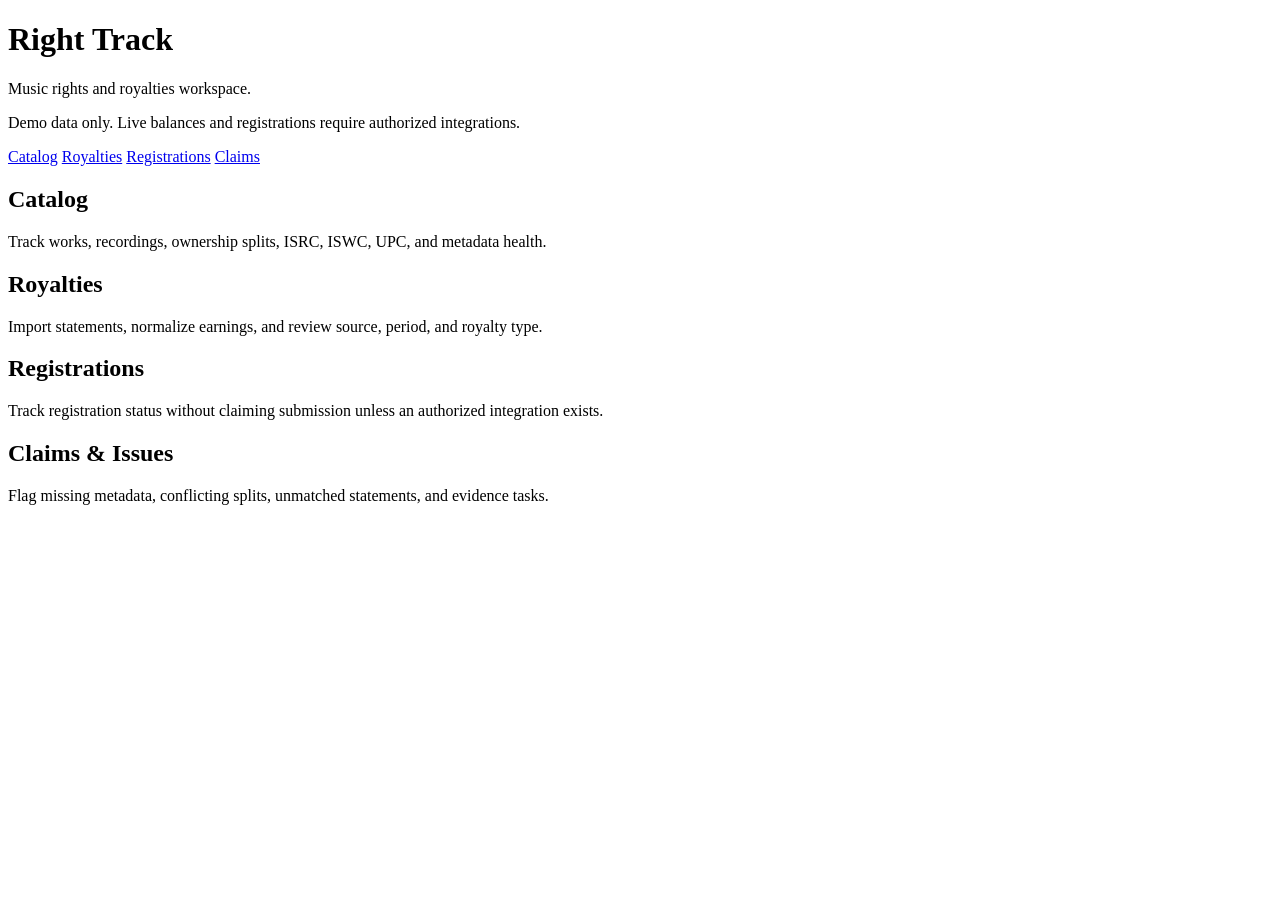
==== apps/right-track/index.html @ 7a9ae54b "Add Right Track MVP shell" ====
<!doctype html><html><head><meta charset="utf-8"><meta name="viewport" content="width=device-width,initial-scale=1"><title>Right Track</title></head><body><main><h1>Right Track</h1><p>Music rights and royalties workspace.</p><p>Demo data only. Live balances and registrations require authorized integrations.</p><nav><a href="#catalog">Catalog</a> <a href="#royalties">Royalties</a> <a href="#registrations">Registrations</a> <a href="#claims">Claims</a></nav><section id="catalog"><h2>Catalog</h2><p>Track works, recordings, ownership splits, ISRC, ISWC, UPC, and metadata health.</p></section><section id="royalties"><h2>Royalties</h2><p>Import statements, normalize earnings, and review source, period, and royalty type.</p></section><section id="registrations"><h2>Registrations</h2><p>Track registration status without claiming submission unless an authorized integration exists.</p></section><section id="claims"><h2>Claims & Issues</h2><p>Flag missing metadata, conflicting splits, unmatched statements, and evidence tasks.</p></section></main></body></html>
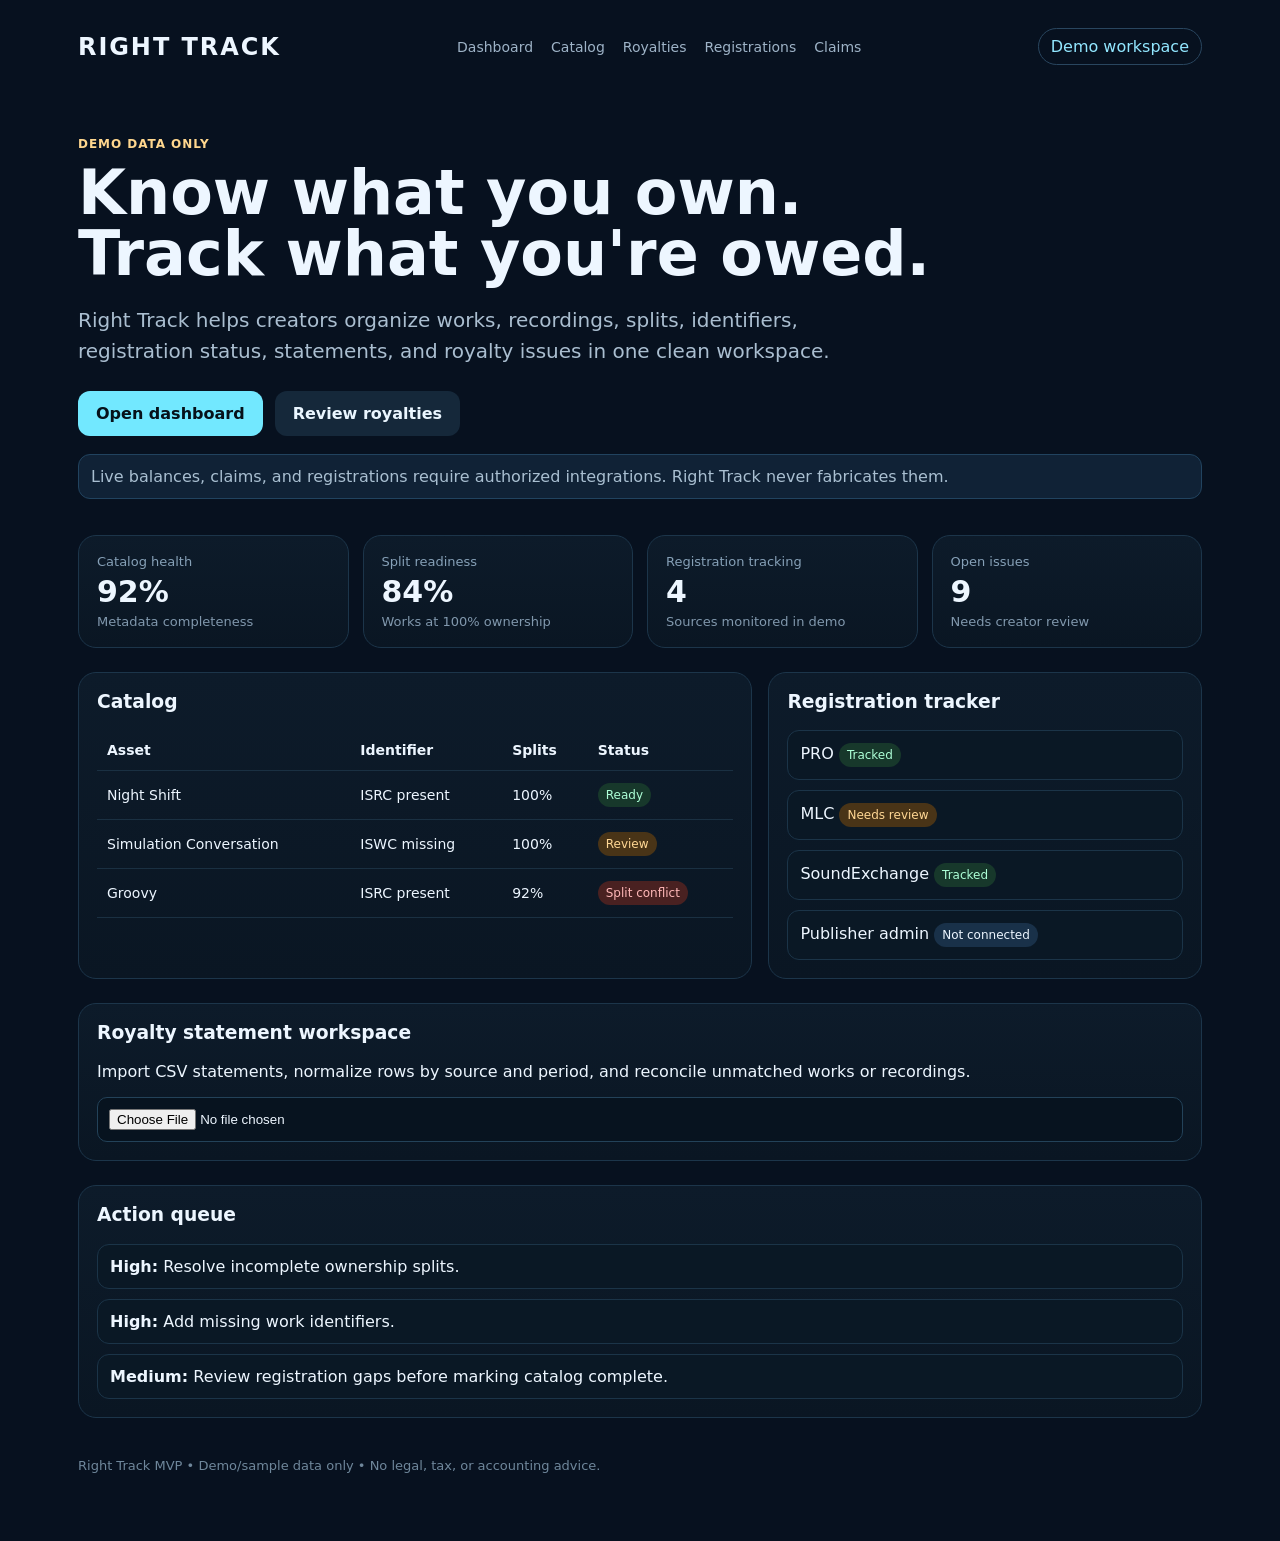
==== commit 4c12fde0: "Polish Right Track launch UI" ====
--- a/apps/right-track/index.html
+++ b/apps/right-track/index.html
@@ -1 +1 @@
-<!doctype html><html><head><meta charset="utf-8"><meta name="viewport" content="width=device-width,initial-scale=1"><title>Right Track</title></head><body><main><h1>Right Track</h1><p>Music rights and royalties workspace.</p><p>Demo data only. Live balances and registrations require authorized integrations.</p><nav><a href="#catalog">Catalog</a> <a href="#royalties">Royalties</a> <a href="#registrations">Registrations</a> <a href="#claims">Claims</a></nav><section id="catalog"><h2>Catalog</h2><p>Track works, recordings, ownership splits, ISRC, ISWC, UPC, and metadata health.</p></section><section id="royalties"><h2>Royalties</h2><p>Import statements, normalize earnings, and review source, period, and royalty type.</p></section><section id="registrations"><h2>Registrations</h2><p>Track registration status without claiming submission unless an authorized integration exists.</p></section><section id="claims"><h2>Claims & Issues</h2><p>Flag missing metadata, conflicting splits, unmatched statements, and evidence tasks.</p></section></main></body></html>+<!doctype html><html><head><meta charset="utf-8"><meta name="viewport" content="width=device-width,initial-scale=1"><title>Right Track — Royalties OS</title><link rel="stylesheet" href="styles.css"></head><body><div class="shell"><header class="top"><div class="brand">RIGHT TRACK</div><nav class="nav"><a href="#dashboard">Dashboard</a><a href="#catalog">Catalog</a><a href="#royalties">Royalties</a><a href="#registrations">Registrations</a><a href="#claims">Claims</a></nav><div class="badge">Demo workspace</div></header><section class="hero"><div class="eyebrow">DEMO DATA ONLY</div><h1>Know what you own. Track what you're owed.</h1><p>Right Track helps creators organize works, recordings, splits, identifiers, registration status, statements, and royalty issues in one clean workspace.</p><div class="actions"><a class="btn" href="#dashboard">Open dashboard</a><a class="btn secondary" href="#royalties">Review royalties</a></div><div class="notice">Live balances, claims, and registrations require authorized integrations. Right Track never fabricates them.</div></section><section id="dashboard" class="grid"><div class="card"><div class="label">Catalog health</div><div class="metric">92%</div><div class="muted">Metadata completeness</div></div><div class="card"><div class="label">Split readiness</div><div class="metric">84%</div><div class="muted">Works at 100% ownership</div></div><div class="card"><div class="label">Registration tracking</div><div class="metric">4</div><div class="muted">Sources monitored in demo</div></div><div class="card"><div class="label">Open issues</div><div class="metric">9</div><div class="muted">Needs creator review</div></div></section><section id="catalog" class="section two"><div class="card"><h3>Catalog</h3><table class="table"><tr><th>Asset</th><th>Identifier</th><th>Splits</th><th>Status</th></tr><tr><td>Night Shift</td><td>ISRC present</td><td>100%</td><td><span class="status good">Ready</span></td></tr><tr><td>Simulation Conversation</td><td>ISWC missing</td><td>100%</td><td><span class="status warn">Review</span></td></tr><tr><td>Groovy</td><td>ISRC present</td><td>92%</td><td><span class="status danger">Split conflict</span></td></tr></table></div><div id="registrations" class="card"><h3>Registration tracker</h3><div class="list"><div class="item">PRO <span class="status good">Tracked</span></div><div class="item">MLC <span class="status warn">Needs review</span></div><div class="item">SoundExchange <span class="status good">Tracked</span></div><div class="item">Publisher admin <span class="status">Not connected</span></div></div></div></section><section id="royalties" class="section card"><h3>Royalty statement workspace</h3><p>Import CSV statements, normalize rows by source and period, and reconcile unmatched works or recordings.</p><div class="toolbar"><input class="input" type="file" accept=".csv"></div></section><section id="claims" class="section card"><h3>Action queue</h3><div class="list"><div class="item"><b>High:</b> Resolve incomplete ownership splits.</div><div class="item"><b>High:</b> Add missing work identifiers.</div><div class="item"><b>Medium:</b> Review registration gaps before marking catalog complete.</div></div></section><footer class="footer">Right Track MVP • Demo/sample data only • No legal, tax, or accounting advice.</footer></div><script src="app.js"></script></body></html>
--- a/apps/right-track/styles.css
+++ b/apps/right-track/styles.css
@@ -0,0 +1 @@
+*{box-sizing:border-box}body{margin:0;font-family:Inter,ui-sans-serif,system-ui,-apple-system,BlinkMacSystemFont,"Segoe UI",sans-serif;background:#07111f;color:#edf6ff}a{color:inherit;text-decoration:none}.shell{max-width:1180px;margin:auto;padding:28px}.top{display:flex;align-items:center;justify-content:space-between;gap:20px}.brand{font-size:24px;font-weight:900;letter-spacing:.08em}.nav{display:flex;gap:18px;color:#9eb3c7;font-size:14px}.badge{border:1px solid #29465f;border-radius:999px;padding:8px 12px;color:#92e7ff}.hero{padding:72px 0 36px}.eyebrow{color:#ffd78e;font-size:12px;font-weight:800;letter-spacing:.08em}.hero h1{font-size:62px;line-height:.98;max-width:900px;margin:12px 0 18px}.hero p{font-size:20px;color:#aabed0;max-width:780px;line-height:1.55}.actions{display:flex;gap:12px;margin-top:24px}.btn{border:0;border-radius:12px;padding:13px 18px;font-weight:800;cursor:pointer;background:#72e8ff;color:#06111a}.btn.secondary{background:#15283a;color:#eaf6ff}.grid{display:grid;grid-template-columns:repeat(4,1fr);gap:14px}.card{background:linear-gradient(180deg,#0d1b2a,#0a1623);border:1px solid #1c354a;border-radius:18px;padding:18px}.label{color:#86a0b7;font-size:13px}.metric{font-size:30px;font-weight:900;margin:5px 0}.muted{color:#8198ad;font-size:13px}.section{margin-top:24px}.two{display:grid;grid-template-columns:1.4fr .9fr;gap:16px}.card h2,.card h3{margin-top:0}.table{width:100%;border-collapse:collapse}.table th,.table td{padding:12px 10px;border-bottom:1px solid #1a3042;text-align:left;font-size:14px}.status{display:inline-block;border-radius:999px;padding:5px 8px;background:#193149;font-size:12px}.good{background:#17382b;color:#adffd7}.warn{background:#493417;color:#ffd794}.danger{background:#492121;color:#ffb8b8}.list{display:grid;gap:10px}.item{padding:12px;border:1px solid #1b3448;border-radius:12px;background:#0a1825}.footer{padding:40px 0;color:#6f879b;font-size:13px}.notice{margin-top:18px;padding:12px;border-radius:12px;background:#102236;border:1px solid #21435f;color:#a9bfd1}.toolbar{display:flex;gap:10px;flex-wrap:wrap}.input{width:100%;background:#07131f;color:#edf6ff;border:1px solid #234259;border-radius:10px;padding:11px}.hidden{display:none}@media(max-width:850px){.grid{grid-template-columns:1fr 1fr}.two{grid-template-columns:1fr}.hero h1{font-size:44px}.nav{display:none}}@media(max-width:520px){.grid{grid-template-columns:1fr}.shell{padding:20px}.hero{padding-top:48px}.hero h1{font-size:38px}}
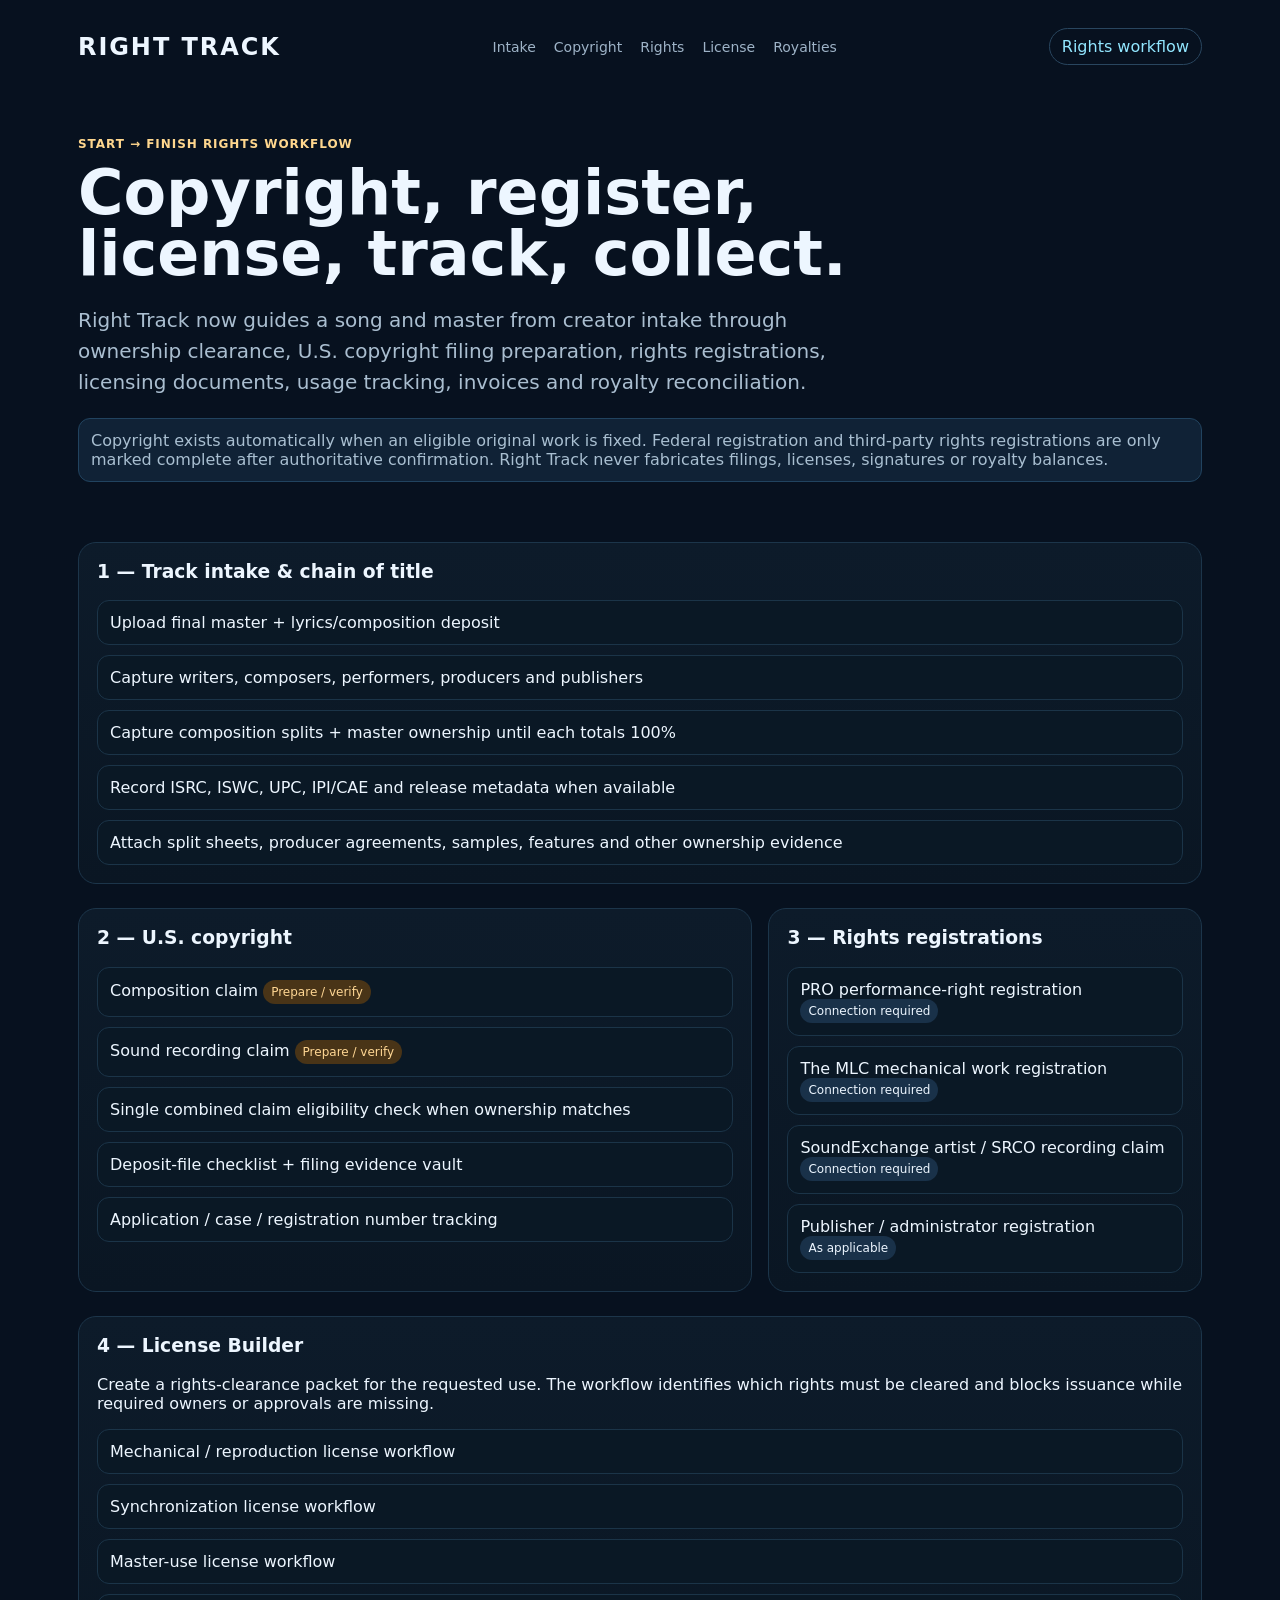
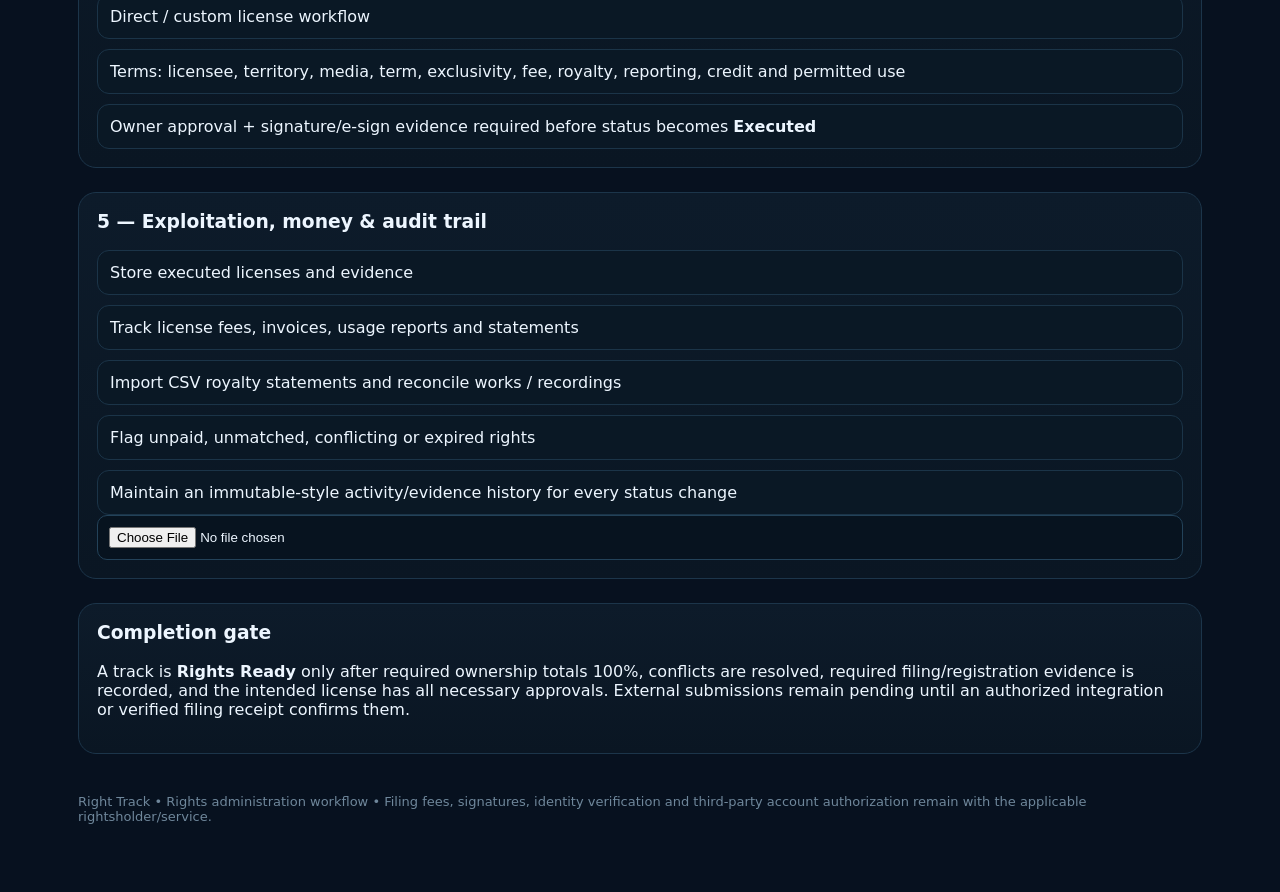
==== commit a3d2ba3b: "Add end-to-end copyright and licensing workflow to Right Track" ====
--- a/apps/right-track/index.html
+++ b/apps/right-track/index.html
@@ -1 +1 @@
-<!doctype html><html><head><meta charset="utf-8"><meta name="viewport" content="width=device-width,initial-scale=1"><title>Right Track — Royalties OS</title><link rel="stylesheet" href="styles.css"></head><body><div class="shell"><header class="top"><div class="brand">RIGHT TRACK</div><nav class="nav"><a href="#dashboard">Dashboard</a><a href="#catalog">Catalog</a><a href="#royalties">Royalties</a><a href="#registrations">Registrations</a><a href="#claims">Claims</a></nav><div class="badge">Demo workspace</div></header><section class="hero"><div class="eyebrow">DEMO DATA ONLY</div><h1>Know what you own. Track what you're owed.</h1><p>Right Track helps creators organize works, recordings, splits, identifiers, registration status, statements, and royalty issues in one clean workspace.</p><div class="actions"><a class="btn" href="#dashboard">Open dashboard</a><a class="btn secondary" href="#royalties">Review royalties</a></div><div class="notice">Live balances, claims, and registrations require authorized integrations. Right Track never fabricates them.</div></section><section id="dashboard" class="grid"><div class="card"><div class="label">Catalog health</div><div class="metric">92%</div><div class="muted">Metadata completeness</div></div><div class="card"><div class="label">Split readiness</div><div class="metric">84%</div><div class="muted">Works at 100% ownership</div></div><div class="card"><div class="label">Registration tracking</div><div class="metric">4</div><div class="muted">Sources monitored in demo</div></div><div class="card"><div class="label">Open issues</div><div class="metric">9</div><div class="muted">Needs creator review</div></div></section><section id="catalog" class="section two"><div class="card"><h3>Catalog</h3><table class="table"><tr><th>Asset</th><th>Identifier</th><th>Splits</th><th>Status</th></tr><tr><td>Night Shift</td><td>ISRC present</td><td>100%</td><td><span class="status good">Ready</span></td></tr><tr><td>Simulation Conversation</td><td>ISWC missing</td><td>100%</td><td><span class="status warn">Review</span></td></tr><tr><td>Groovy</td><td>ISRC present</td><td>92%</td><td><span class="status danger">Split conflict</span></td></tr></table></div><div id="registrations" class="card"><h3>Registration tracker</h3><div class="list"><div class="item">PRO <span class="status good">Tracked</span></div><div class="item">MLC <span class="status warn">Needs review</span></div><div class="item">SoundExchange <span class="status good">Tracked</span></div><div class="item">Publisher admin <span class="status">Not connected</span></div></div></div></section><section id="royalties" class="section card"><h3>Royalty statement workspace</h3><p>Import CSV statements, normalize rows by source and period, and reconcile unmatched works or recordings.</p><div class="toolbar"><input class="input" type="file" accept=".csv"></div></section><section id="claims" class="section card"><h3>Action queue</h3><div class="list"><div class="item"><b>High:</b> Resolve incomplete ownership splits.</div><div class="item"><b>High:</b> Add missing work identifiers.</div><div class="item"><b>Medium:</b> Review registration gaps before marking catalog complete.</div></div></section><footer class="footer">Right Track MVP • Demo/sample data only • No legal, tax, or accounting advice.</footer></div><script src="app.js"></script></body></html>+<!doctype html><html><head><meta charset="utf-8"><meta name="viewport" content="width=device-width,initial-scale=1"><title>Right Track — Copyright & Licensing OS</title><link rel="stylesheet" href="styles.css"></head><body><div class="shell"><header class="top"><div class="brand">RIGHT TRACK</div><nav class="nav"><a href="#intake">Intake</a><a href="#copyright">Copyright</a><a href="#rights">Rights</a><a href="#license">License</a><a href="#royalties">Royalties</a></nav><div class="badge">Rights workflow</div></header><section class="hero"><div class="eyebrow">START → FINISH RIGHTS WORKFLOW</div><h1>Copyright, register, license, track, collect.</h1><p>Right Track now guides a song and master from creator intake through ownership clearance, U.S. copyright filing preparation, rights registrations, licensing documents, usage tracking, invoices and royalty reconciliation.</p><div class="notice">Copyright exists automatically when an eligible original work is fixed. Federal registration and third-party rights registrations are only marked complete after authoritative confirmation. Right Track never fabricates filings, licenses, signatures or royalty balances.</div></section><section id="intake" class="section card"><h3>1 — Track intake & chain of title</h3><div class="list"><div class="item">Upload final master + lyrics/composition deposit</div><div class="item">Capture writers, composers, performers, producers and publishers</div><div class="item">Capture composition splits + master ownership until each totals 100%</div><div class="item">Record ISRC, ISWC, UPC, IPI/CAE and release metadata when available</div><div class="item">Attach split sheets, producer agreements, samples, features and other ownership evidence</div></div></section><section id="copyright" class="section two"><div class="card"><h3>2 — U.S. copyright</h3><div class="list"><div class="item">Composition claim <span class="status warn">Prepare / verify</span></div><div class="item">Sound recording claim <span class="status warn">Prepare / verify</span></div><div class="item">Single combined claim eligibility check when ownership matches</div><div class="item">Deposit-file checklist + filing evidence vault</div><div class="item">Application / case / registration number tracking</div></div></div><div id="rights" class="card"><h3>3 — Rights registrations</h3><div class="list"><div class="item">PRO performance-right registration <span class="status">Connection required</span></div><div class="item">The MLC mechanical work registration <span class="status">Connection required</span></div><div class="item">SoundExchange artist / SRCO recording claim <span class="status">Connection required</span></div><div class="item">Publisher / administrator registration <span class="status">As applicable</span></div></div></div></section><section id="license" class="section card"><h3>4 — License Builder</h3><p>Create a rights-clearance packet for the requested use. The workflow identifies which rights must be cleared and blocks issuance while required owners or approvals are missing.</p><div class="list"><div class="item">Mechanical / reproduction license workflow</div><div class="item">Synchronization license workflow</div><div class="item">Master-use license workflow</div><div class="item">Direct / custom license workflow</div><div class="item">Terms: licensee, territory, media, term, exclusivity, fee, royalty, reporting, credit and permitted use</div><div class="item">Owner approval + signature/e-sign evidence required before status becomes <b>Executed</b></div></div></section><section id="royalties" class="section card"><h3>5 — Exploitation, money & audit trail</h3><div class="list"><div class="item">Store executed licenses and evidence</div><div class="item">Track license fees, invoices, usage reports and statements</div><div class="item">Import CSV royalty statements and reconcile works / recordings</div><div class="item">Flag unpaid, unmatched, conflicting or expired rights</div><div class="item">Maintain an immutable-style activity/evidence history for every status change</div></div><div class="toolbar"><input class="input" type="file" accept=".csv"></div></section><section class="section card"><h3>Completion gate</h3><p>A track is <b>Rights Ready</b> only after required ownership totals 100%, conflicts are resolved, required filing/registration evidence is recorded, and the intended license has all necessary approvals. External submissions remain pending until an authorized integration or verified filing receipt confirms them.</p></section><footer class="footer">Right Track • Rights administration workflow • Filing fees, signatures, identity verification and third-party account authorization remain with the applicable rightsholder/service.</footer></div><script src="app.js"></script></body></html>
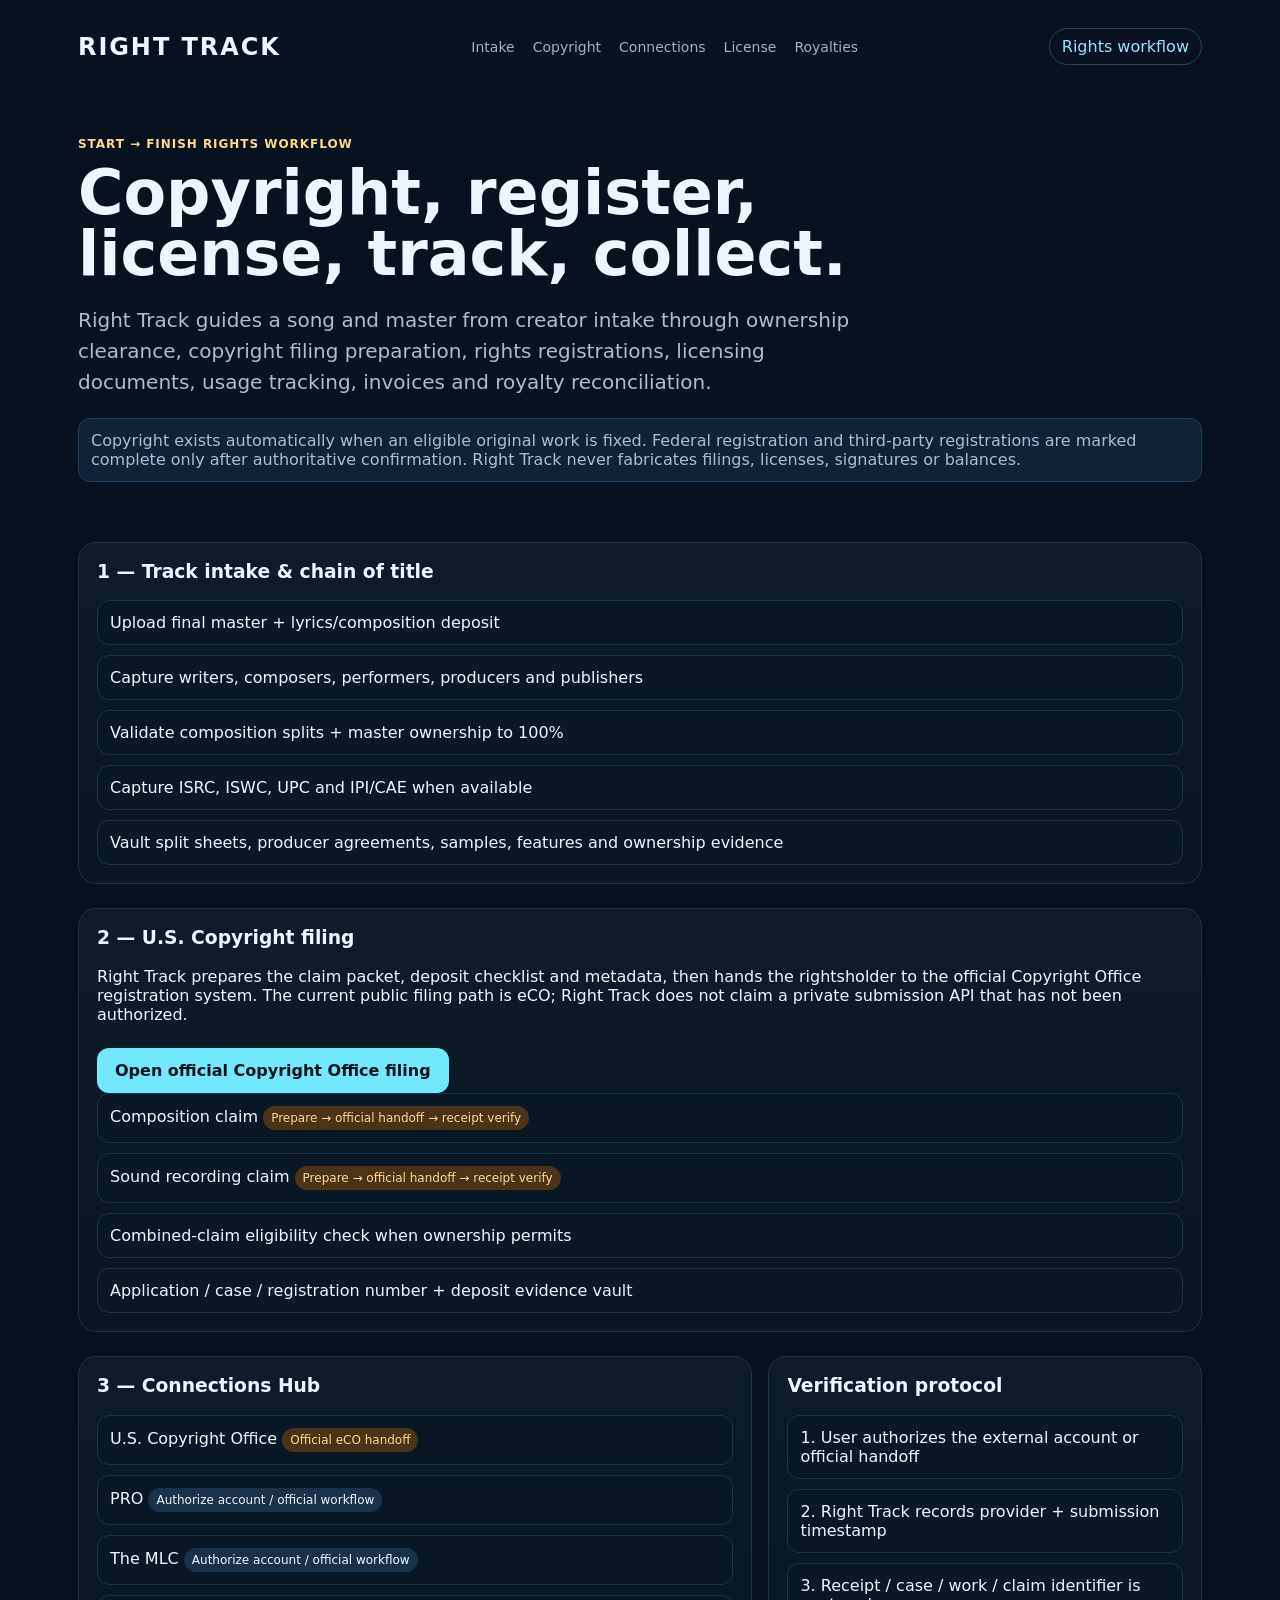
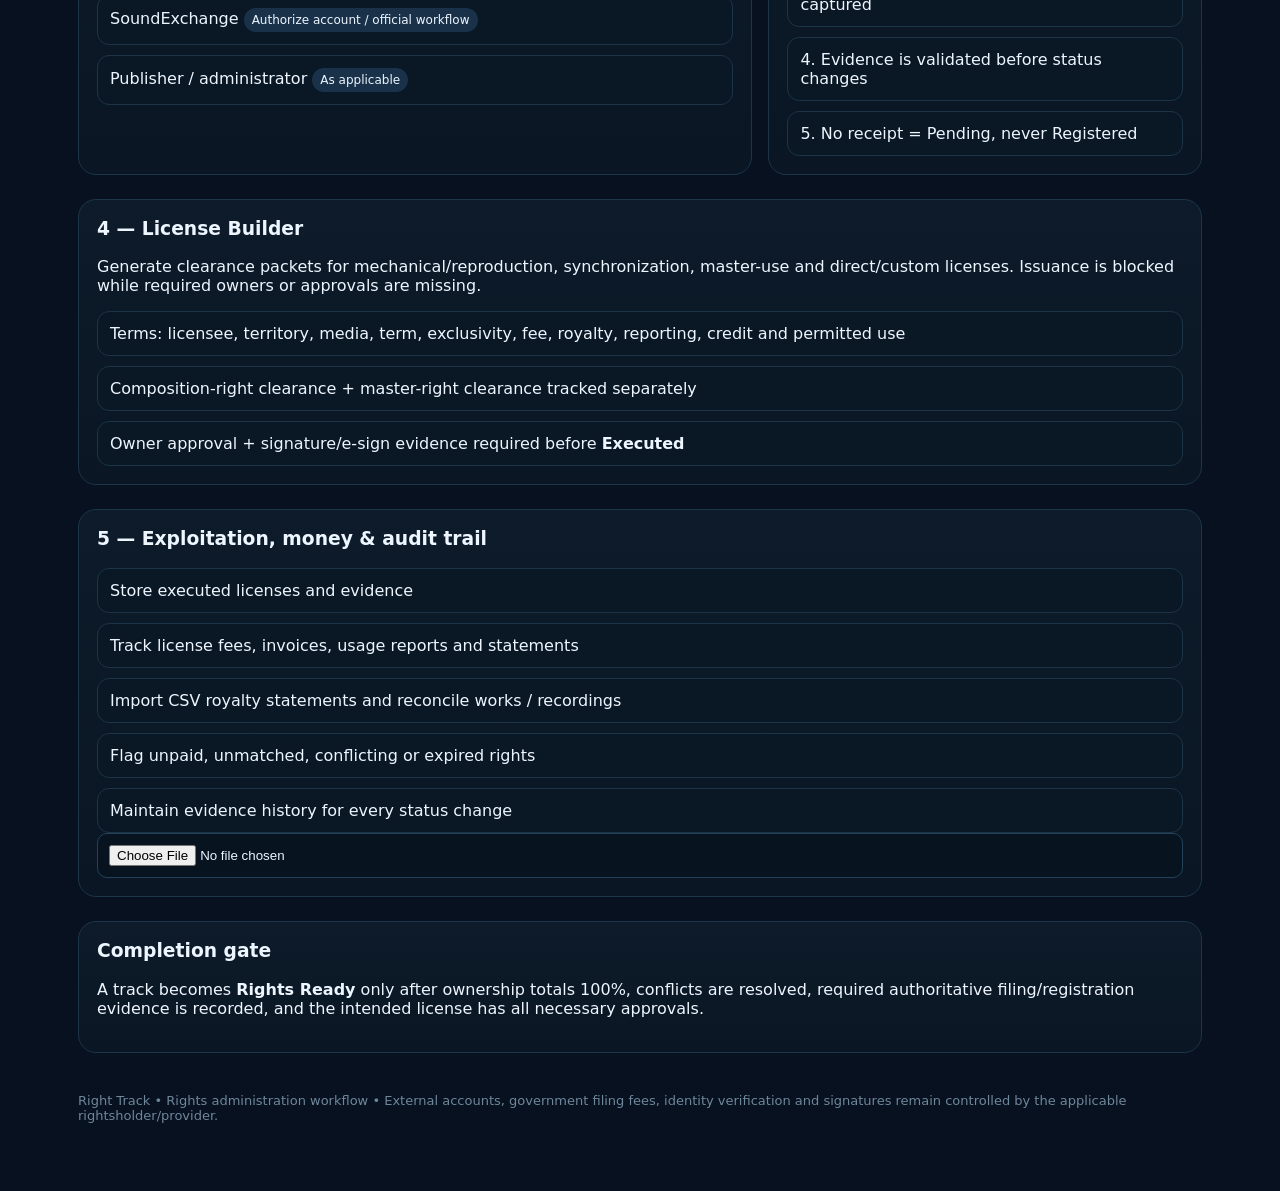
==== commit 6d811aa2: "Add Right Track official connections hub and filing handoffs" ====
--- a/apps/right-track/index.html
+++ b/apps/right-track/index.html
@@ -1 +1 @@
-<!doctype html><html><head><meta charset="utf-8"><meta name="viewport" content="width=device-width,initial-scale=1"><title>Right Track — Copyright & Licensing OS</title><link rel="stylesheet" href="styles.css"></head><body><div class="shell"><header class="top"><div class="brand">RIGHT TRACK</div><nav class="nav"><a href="#intake">Intake</a><a href="#copyright">Copyright</a><a href="#rights">Rights</a><a href="#license">License</a><a href="#royalties">Royalties</a></nav><div class="badge">Rights workflow</div></header><section class="hero"><div class="eyebrow">START → FINISH RIGHTS WORKFLOW</div><h1>Copyright, register, license, track, collect.</h1><p>Right Track now guides a song and master from creator intake through ownership clearance, U.S. copyright filing preparation, rights registrations, licensing documents, usage tracking, invoices and royalty reconciliation.</p><div class="notice">Copyright exists automatically when an eligible original work is fixed. Federal registration and third-party rights registrations are only marked complete after authoritative confirmation. Right Track never fabricates filings, licenses, signatures or royalty balances.</div></section><section id="intake" class="section card"><h3>1 — Track intake & chain of title</h3><div class="list"><div class="item">Upload final master + lyrics/composition deposit</div><div class="item">Capture writers, composers, performers, producers and publishers</div><div class="item">Capture composition splits + master ownership until each totals 100%</div><div class="item">Record ISRC, ISWC, UPC, IPI/CAE and release metadata when available</div><div class="item">Attach split sheets, producer agreements, samples, features and other ownership evidence</div></div></section><section id="copyright" class="section two"><div class="card"><h3>2 — U.S. copyright</h3><div class="list"><div class="item">Composition claim <span class="status warn">Prepare / verify</span></div><div class="item">Sound recording claim <span class="status warn">Prepare / verify</span></div><div class="item">Single combined claim eligibility check when ownership matches</div><div class="item">Deposit-file checklist + filing evidence vault</div><div class="item">Application / case / registration number tracking</div></div></div><div id="rights" class="card"><h3>3 — Rights registrations</h3><div class="list"><div class="item">PRO performance-right registration <span class="status">Connection required</span></div><div class="item">The MLC mechanical work registration <span class="status">Connection required</span></div><div class="item">SoundExchange artist / SRCO recording claim <span class="status">Connection required</span></div><div class="item">Publisher / administrator registration <span class="status">As applicable</span></div></div></div></section><section id="license" class="section card"><h3>4 — License Builder</h3><p>Create a rights-clearance packet for the requested use. The workflow identifies which rights must be cleared and blocks issuance while required owners or approvals are missing.</p><div class="list"><div class="item">Mechanical / reproduction license workflow</div><div class="item">Synchronization license workflow</div><div class="item">Master-use license workflow</div><div class="item">Direct / custom license workflow</div><div class="item">Terms: licensee, territory, media, term, exclusivity, fee, royalty, reporting, credit and permitted use</div><div class="item">Owner approval + signature/e-sign evidence required before status becomes <b>Executed</b></div></div></section><section id="royalties" class="section card"><h3>5 — Exploitation, money & audit trail</h3><div class="list"><div class="item">Store executed licenses and evidence</div><div class="item">Track license fees, invoices, usage reports and statements</div><div class="item">Import CSV royalty statements and reconcile works / recordings</div><div class="item">Flag unpaid, unmatched, conflicting or expired rights</div><div class="item">Maintain an immutable-style activity/evidence history for every status change</div></div><div class="toolbar"><input class="input" type="file" accept=".csv"></div></section><section class="section card"><h3>Completion gate</h3><p>A track is <b>Rights Ready</b> only after required ownership totals 100%, conflicts are resolved, required filing/registration evidence is recorded, and the intended license has all necessary approvals. External submissions remain pending until an authorized integration or verified filing receipt confirms them.</p></section><footer class="footer">Right Track • Rights administration workflow • Filing fees, signatures, identity verification and third-party account authorization remain with the applicable rightsholder/service.</footer></div><script src="app.js"></script></body></html>+<!doctype html><html><head><meta charset="utf-8"><meta name="viewport" content="width=device-width,initial-scale=1"><title>Right Track — Copyright & Licensing OS</title><link rel="stylesheet" href="styles.css"></head><body><div class="shell"><header class="top"><div class="brand">RIGHT TRACK</div><nav class="nav"><a href="#intake">Intake</a><a href="#copyright">Copyright</a><a href="#connections">Connections</a><a href="#license">License</a><a href="#royalties">Royalties</a></nav><div class="badge">Rights workflow</div></header><section class="hero"><div class="eyebrow">START → FINISH RIGHTS WORKFLOW</div><h1>Copyright, register, license, track, collect.</h1><p>Right Track guides a song and master from creator intake through ownership clearance, copyright filing preparation, rights registrations, licensing documents, usage tracking, invoices and royalty reconciliation.</p><div class="notice">Copyright exists automatically when an eligible original work is fixed. Federal registration and third-party registrations are marked complete only after authoritative confirmation. Right Track never fabricates filings, licenses, signatures or balances.</div></section><section id="intake" class="section card"><h3>1 — Track intake & chain of title</h3><div class="list"><div class="item">Upload final master + lyrics/composition deposit</div><div class="item">Capture writers, composers, performers, producers and publishers</div><div class="item">Validate composition splits + master ownership to 100%</div><div class="item">Capture ISRC, ISWC, UPC and IPI/CAE when available</div><div class="item">Vault split sheets, producer agreements, samples, features and ownership evidence</div></div></section><section id="copyright" class="section card"><h3>2 — U.S. Copyright filing</h3><p>Right Track prepares the claim packet, deposit checklist and metadata, then hands the rightsholder to the official Copyright Office registration system. The current public filing path is eCO; Right Track does not claim a private submission API that has not been authorized.</p><div class="actions"><a class="btn" target="_blank" rel="noopener" href="https://copyright.gov/registration/">Open official Copyright Office filing</a></div><div class="list"><div class="item">Composition claim <span class="status warn">Prepare → official handoff → receipt verify</span></div><div class="item">Sound recording claim <span class="status warn">Prepare → official handoff → receipt verify</span></div><div class="item">Combined-claim eligibility check when ownership permits</div><div class="item">Application / case / registration number + deposit evidence vault</div></div></section><section id="connections" class="section two"><div class="card"><h3>3 — Connections Hub</h3><div class="list"><div class="item">U.S. Copyright Office <span class="status warn">Official eCO handoff</span></div><div class="item">PRO <span class="status">Authorize account / official workflow</span></div><div class="item">The MLC <span class="status">Authorize account / official workflow</span></div><div class="item">SoundExchange <span class="status">Authorize account / official workflow</span></div><div class="item">Publisher / administrator <span class="status">As applicable</span></div></div></div><div class="card"><h3>Verification protocol</h3><div class="list"><div class="item">1. User authorizes the external account or official handoff</div><div class="item">2. Right Track records provider + submission timestamp</div><div class="item">3. Receipt / case / work / claim identifier is captured</div><div class="item">4. Evidence is validated before status changes</div><div class="item">5. No receipt = Pending, never Registered</div></div></div></section><section id="license" class="section card"><h3>4 — License Builder</h3><p>Generate clearance packets for mechanical/reproduction, synchronization, master-use and direct/custom licenses. Issuance is blocked while required owners or approvals are missing.</p><div class="list"><div class="item">Terms: licensee, territory, media, term, exclusivity, fee, royalty, reporting, credit and permitted use</div><div class="item">Composition-right clearance + master-right clearance tracked separately</div><div class="item">Owner approval + signature/e-sign evidence required before <b>Executed</b></div></div></section><section id="royalties" class="section card"><h3>5 — Exploitation, money & audit trail</h3><div class="list"><div class="item">Store executed licenses and evidence</div><div class="item">Track license fees, invoices, usage reports and statements</div><div class="item">Import CSV royalty statements and reconcile works / recordings</div><div class="item">Flag unpaid, unmatched, conflicting or expired rights</div><div class="item">Maintain evidence history for every status change</div></div><div class="toolbar"><input class="input" type="file" accept=".csv"></div></section><section class="section card"><h3>Completion gate</h3><p>A track becomes <b>Rights Ready</b> only after ownership totals 100%, conflicts are resolved, required authoritative filing/registration evidence is recorded, and the intended license has all necessary approvals.</p></section><footer class="footer">Right Track • Rights administration workflow • External accounts, government filing fees, identity verification and signatures remain controlled by the applicable rightsholder/provider.</footer></div><script src="app.js"></script></body></html>
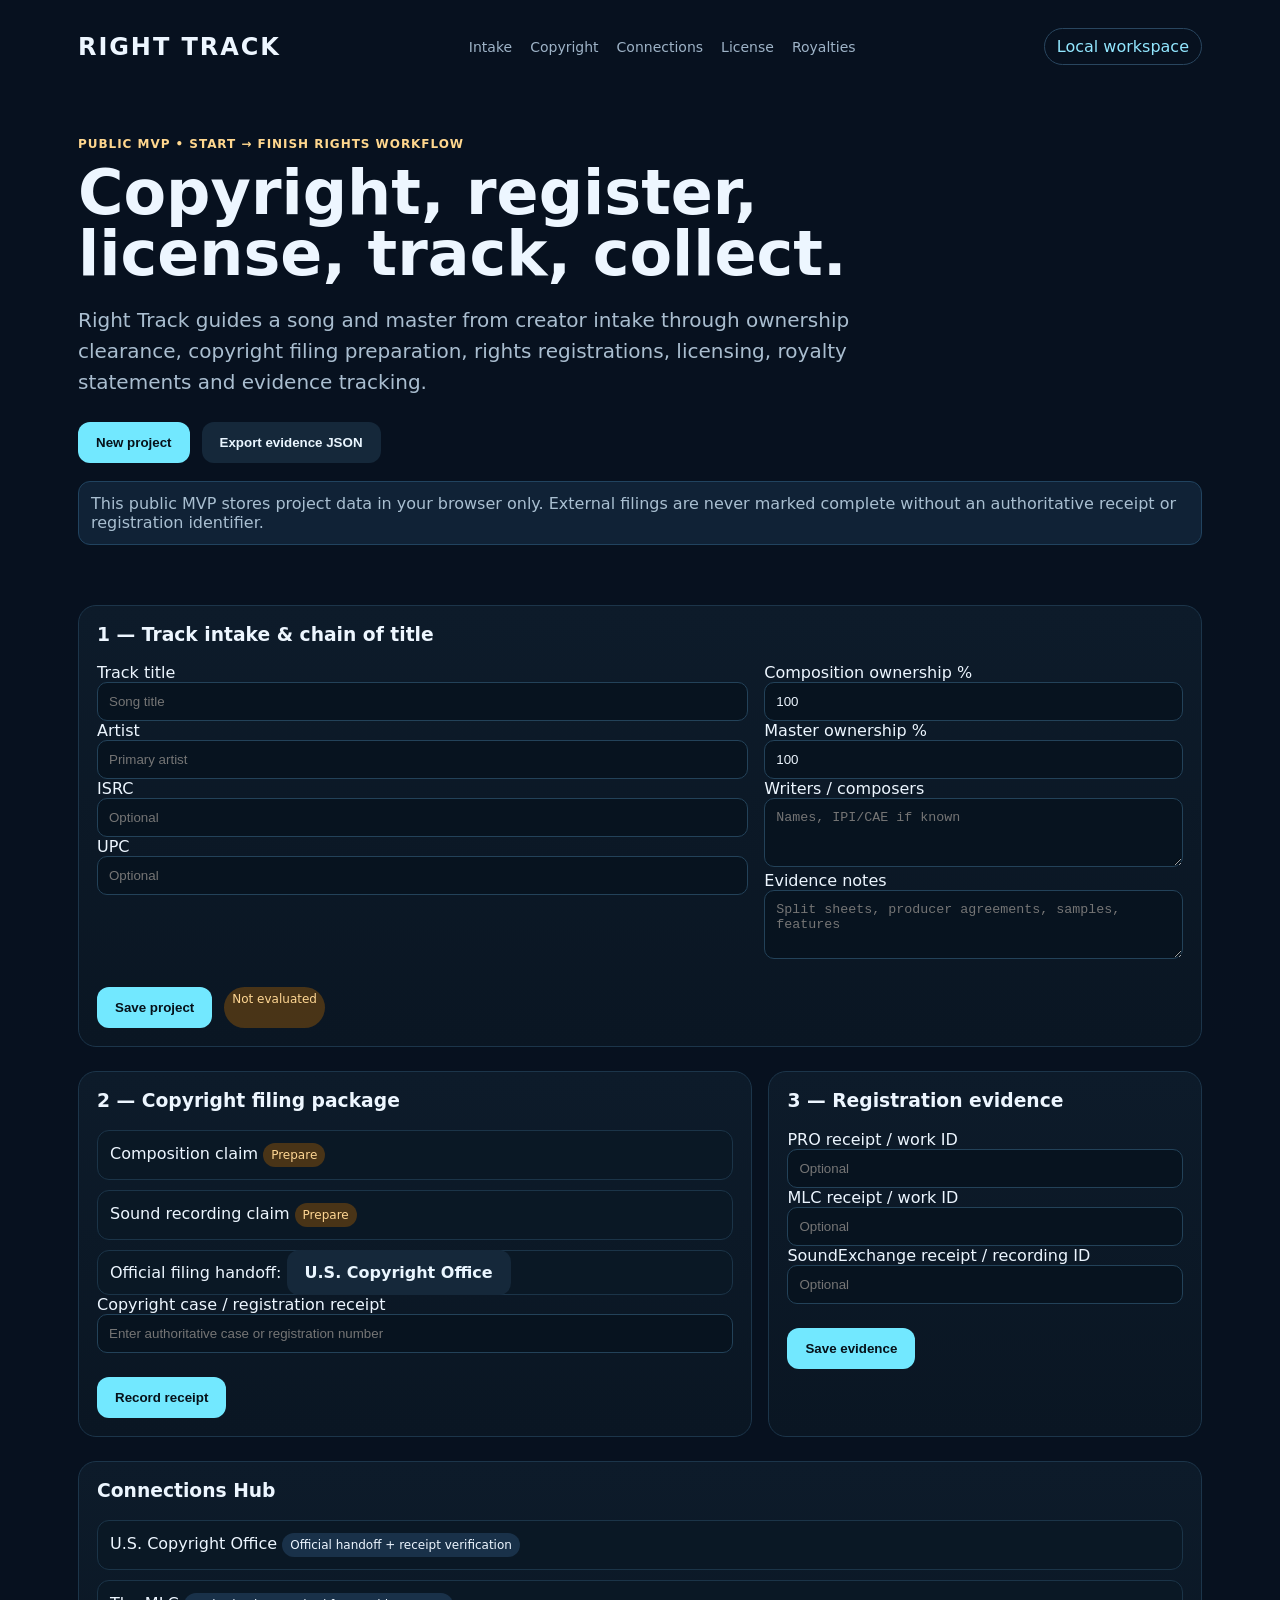
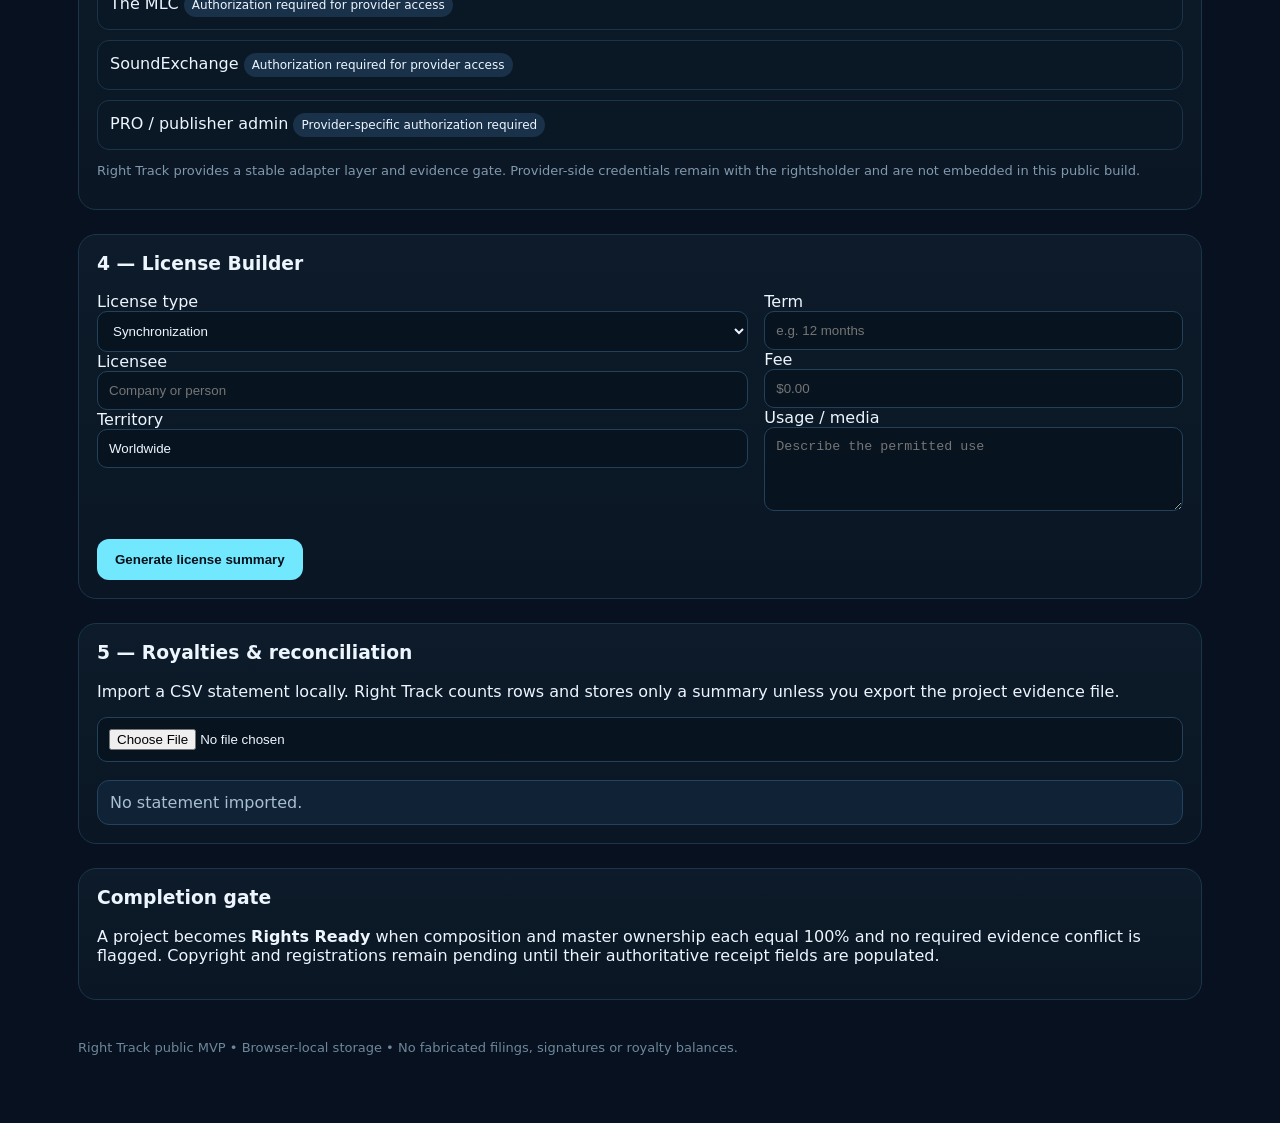
==== commit 773f9831: "Make Right Track public preview operational offline-first" ====
--- a/apps/right-track/index.html
+++ b/apps/right-track/index.html
@@ -1 +1 @@
-<!doctype html><html><head><meta charset="utf-8"><meta name="viewport" content="width=device-width,initial-scale=1"><title>Right Track — Copyright & Licensing OS</title><link rel="stylesheet" href="styles.css"></head><body><div class="shell"><header class="top"><div class="brand">RIGHT TRACK</div><nav class="nav"><a href="#intake">Intake</a><a href="#copyright">Copyright</a><a href="#connections">Connections</a><a href="#license">License</a><a href="#royalties">Royalties</a></nav><div class="badge">Rights workflow</div></header><section class="hero"><div class="eyebrow">START → FINISH RIGHTS WORKFLOW</div><h1>Copyright, register, license, track, collect.</h1><p>Right Track guides a song and master from creator intake through ownership clearance, copyright filing preparation, rights registrations, licensing documents, usage tracking, invoices and royalty reconciliation.</p><div class="notice">Copyright exists automatically when an eligible original work is fixed. Federal registration and third-party registrations are marked complete only after authoritative confirmation. Right Track never fabricates filings, licenses, signatures or balances.</div></section><section id="intake" class="section card"><h3>1 — Track intake & chain of title</h3><div class="list"><div class="item">Upload final master + lyrics/composition deposit</div><div class="item">Capture writers, composers, performers, producers and publishers</div><div class="item">Validate composition splits + master ownership to 100%</div><div class="item">Capture ISRC, ISWC, UPC and IPI/CAE when available</div><div class="item">Vault split sheets, producer agreements, samples, features and ownership evidence</div></div></section><section id="copyright" class="section card"><h3>2 — U.S. Copyright filing</h3><p>Right Track prepares the claim packet, deposit checklist and metadata, then hands the rightsholder to the official Copyright Office registration system. The current public filing path is eCO; Right Track does not claim a private submission API that has not been authorized.</p><div class="actions"><a class="btn" target="_blank" rel="noopener" href="https://copyright.gov/registration/">Open official Copyright Office filing</a></div><div class="list"><div class="item">Composition claim <span class="status warn">Prepare → official handoff → receipt verify</span></div><div class="item">Sound recording claim <span class="status warn">Prepare → official handoff → receipt verify</span></div><div class="item">Combined-claim eligibility check when ownership permits</div><div class="item">Application / case / registration number + deposit evidence vault</div></div></section><section id="connections" class="section two"><div class="card"><h3>3 — Connections Hub</h3><div class="list"><div class="item">U.S. Copyright Office <span class="status warn">Official eCO handoff</span></div><div class="item">PRO <span class="status">Authorize account / official workflow</span></div><div class="item">The MLC <span class="status">Authorize account / official workflow</span></div><div class="item">SoundExchange <span class="status">Authorize account / official workflow</span></div><div class="item">Publisher / administrator <span class="status">As applicable</span></div></div></div><div class="card"><h3>Verification protocol</h3><div class="list"><div class="item">1. User authorizes the external account or official handoff</div><div class="item">2. Right Track records provider + submission timestamp</div><div class="item">3. Receipt / case / work / claim identifier is captured</div><div class="item">4. Evidence is validated before status changes</div><div class="item">5. No receipt = Pending, never Registered</div></div></div></section><section id="license" class="section card"><h3>4 — License Builder</h3><p>Generate clearance packets for mechanical/reproduction, synchronization, master-use and direct/custom licenses. Issuance is blocked while required owners or approvals are missing.</p><div class="list"><div class="item">Terms: licensee, territory, media, term, exclusivity, fee, royalty, reporting, credit and permitted use</div><div class="item">Composition-right clearance + master-right clearance tracked separately</div><div class="item">Owner approval + signature/e-sign evidence required before <b>Executed</b></div></div></section><section id="royalties" class="section card"><h3>5 — Exploitation, money & audit trail</h3><div class="list"><div class="item">Store executed licenses and evidence</div><div class="item">Track license fees, invoices, usage reports and statements</div><div class="item">Import CSV royalty statements and reconcile works / recordings</div><div class="item">Flag unpaid, unmatched, conflicting or expired rights</div><div class="item">Maintain evidence history for every status change</div></div><div class="toolbar"><input class="input" type="file" accept=".csv"></div></section><section class="section card"><h3>Completion gate</h3><p>A track becomes <b>Rights Ready</b> only after ownership totals 100%, conflicts are resolved, required authoritative filing/registration evidence is recorded, and the intended license has all necessary approvals.</p></section><footer class="footer">Right Track • Rights administration workflow • External accounts, government filing fees, identity verification and signatures remain controlled by the applicable rightsholder/provider.</footer></div><script src="app.js"></script></body></html>+<!doctype html><html><head><meta charset="utf-8"><meta name="viewport" content="width=device-width,initial-scale=1"><title>Right Track — Copyright & Licensing OS</title><link rel="stylesheet" href="styles.css"></head><body><div class="shell"><header class="top"><div class="brand">RIGHT TRACK</div><nav class="nav"><a href="#intake">Intake</a><a href="#copyright">Copyright</a><a href="#connections">Connections</a><a href="#license">License</a><a href="#royalties">Royalties</a></nav><div class="badge" id="saveState">Local workspace</div></header><section class="hero"><div class="eyebrow">PUBLIC MVP • START → FINISH RIGHTS WORKFLOW</div><h1>Copyright, register, license, track, collect.</h1><p>Right Track guides a song and master from creator intake through ownership clearance, copyright filing preparation, rights registrations, licensing, royalty statements and evidence tracking.</p><div class="actions"><button class="btn" id="newProject">New project</button><button class="btn secondary" id="exportProject">Export evidence JSON</button></div><div class="notice">This public MVP stores project data in your browser only. External filings are never marked complete without an authoritative receipt or registration identifier.</div></section><section id="intake" class="section card"><h3>1 — Track intake & chain of title</h3><div class="two"><div><label>Track title</label><input id="title" class="input" placeholder="Song title"><label>Artist</label><input id="artist" class="input" placeholder="Primary artist"><label>ISRC</label><input id="isrc" class="input" placeholder="Optional"><label>UPC</label><input id="upc" class="input" placeholder="Optional"></div><div><label>Composition ownership %</label><input id="compositionSplit" class="input" type="number" min="0" max="100" value="100"><label>Master ownership %</label><input id="masterSplit" class="input" type="number" min="0" max="100" value="100"><label>Writers / composers</label><textarea id="writers" class="input" rows="3" placeholder="Names, IPI/CAE if known"></textarea><label>Evidence notes</label><textarea id="evidence" class="input" rows="3" placeholder="Split sheets, producer agreements, samples, features"></textarea></div></div><div class="actions"><button class="btn" id="saveProject">Save project</button><span id="rightsReady" class="status warn">Not evaluated</span></div></section><section id="copyright" class="section two"><div class="card"><h3>2 — Copyright filing package</h3><div class="list"><div class="item">Composition claim <span id="compositionStatus" class="status warn">Prepare</span></div><div class="item">Sound recording claim <span id="masterStatus" class="status warn">Prepare</span></div><div class="item">Official filing handoff: <a class="btn secondary" target="_blank" rel="noopener" href="https://www.copyright.gov/registration/">U.S. Copyright Office</a></div></div><label>Copyright case / registration receipt</label><input id="copyrightReceipt" class="input" placeholder="Enter authoritative case or registration number"><div class="actions"><button class="btn" id="verifyCopyright">Record receipt</button></div></div><div class="card"><h3>3 — Registration evidence</h3><label>PRO receipt / work ID</label><input id="proReceipt" class="input" placeholder="Optional"><label>MLC receipt / work ID</label><input id="mlcReceipt" class="input" placeholder="Optional"><label>SoundExchange receipt / recording ID</label><input id="sxReceipt" class="input" placeholder="Optional"><div class="actions"><button class="btn" id="saveReceipts">Save evidence</button></div></div></section><section id="connections" class="section card"><h3>Connections Hub</h3><div class="list"><div class="item">U.S. Copyright Office <span class="status">Official handoff + receipt verification</span></div><div class="item">The MLC <span class="status">Authorization required for provider access</span></div><div class="item">SoundExchange <span class="status">Authorization required for provider access</span></div><div class="item">PRO / publisher admin <span class="status">Provider-specific authorization required</span></div></div><p class="muted">Right Track provides a stable adapter layer and evidence gate. Provider-side credentials remain with the rightsholder and are not embedded in this public build.</p></section><section id="license" class="section card"><h3>4 — License Builder</h3><div class="two"><div><label>License type</label><select id="licenseType" class="input"><option>Synchronization</option><option>Master Use</option><option>Mechanical / Reproduction</option><option>Direct / Custom</option></select><label>Licensee</label><input id="licensee" class="input" placeholder="Company or person"><label>Territory</label><input id="territory" class="input" value="Worldwide"></div><div><label>Term</label><input id="term" class="input" placeholder="e.g. 12 months"><label>Fee</label><input id="fee" class="input" placeholder="$0.00"><label>Usage / media</label><textarea id="usage" class="input" rows="4" placeholder="Describe the permitted use"></textarea></div></div><div class="actions"><button class="btn" id="generateLicense">Generate license summary</button></div><pre id="licenseSummary" class="notice hidden"></pre></section><section id="royalties" class="section card"><h3>5 — Royalties & reconciliation</h3><p>Import a CSV statement locally. Right Track counts rows and stores only a summary unless you export the project evidence file.</p><input id="royaltyCsv" class="input" type="file" accept=".csv,text/csv"><div id="royaltySummary" class="notice">No statement imported.</div></section><section class="section card"><h3>Completion gate</h3><p>A project becomes <b>Rights Ready</b> when composition and master ownership each equal 100% and no required evidence conflict is flagged. Copyright and registrations remain pending until their authoritative receipt fields are populated.</p></section><footer class="footer">Right Track public MVP • Browser-local storage • No fabricated filings, signatures or royalty balances.</footer></div><script src="app.js"></script></body></html>
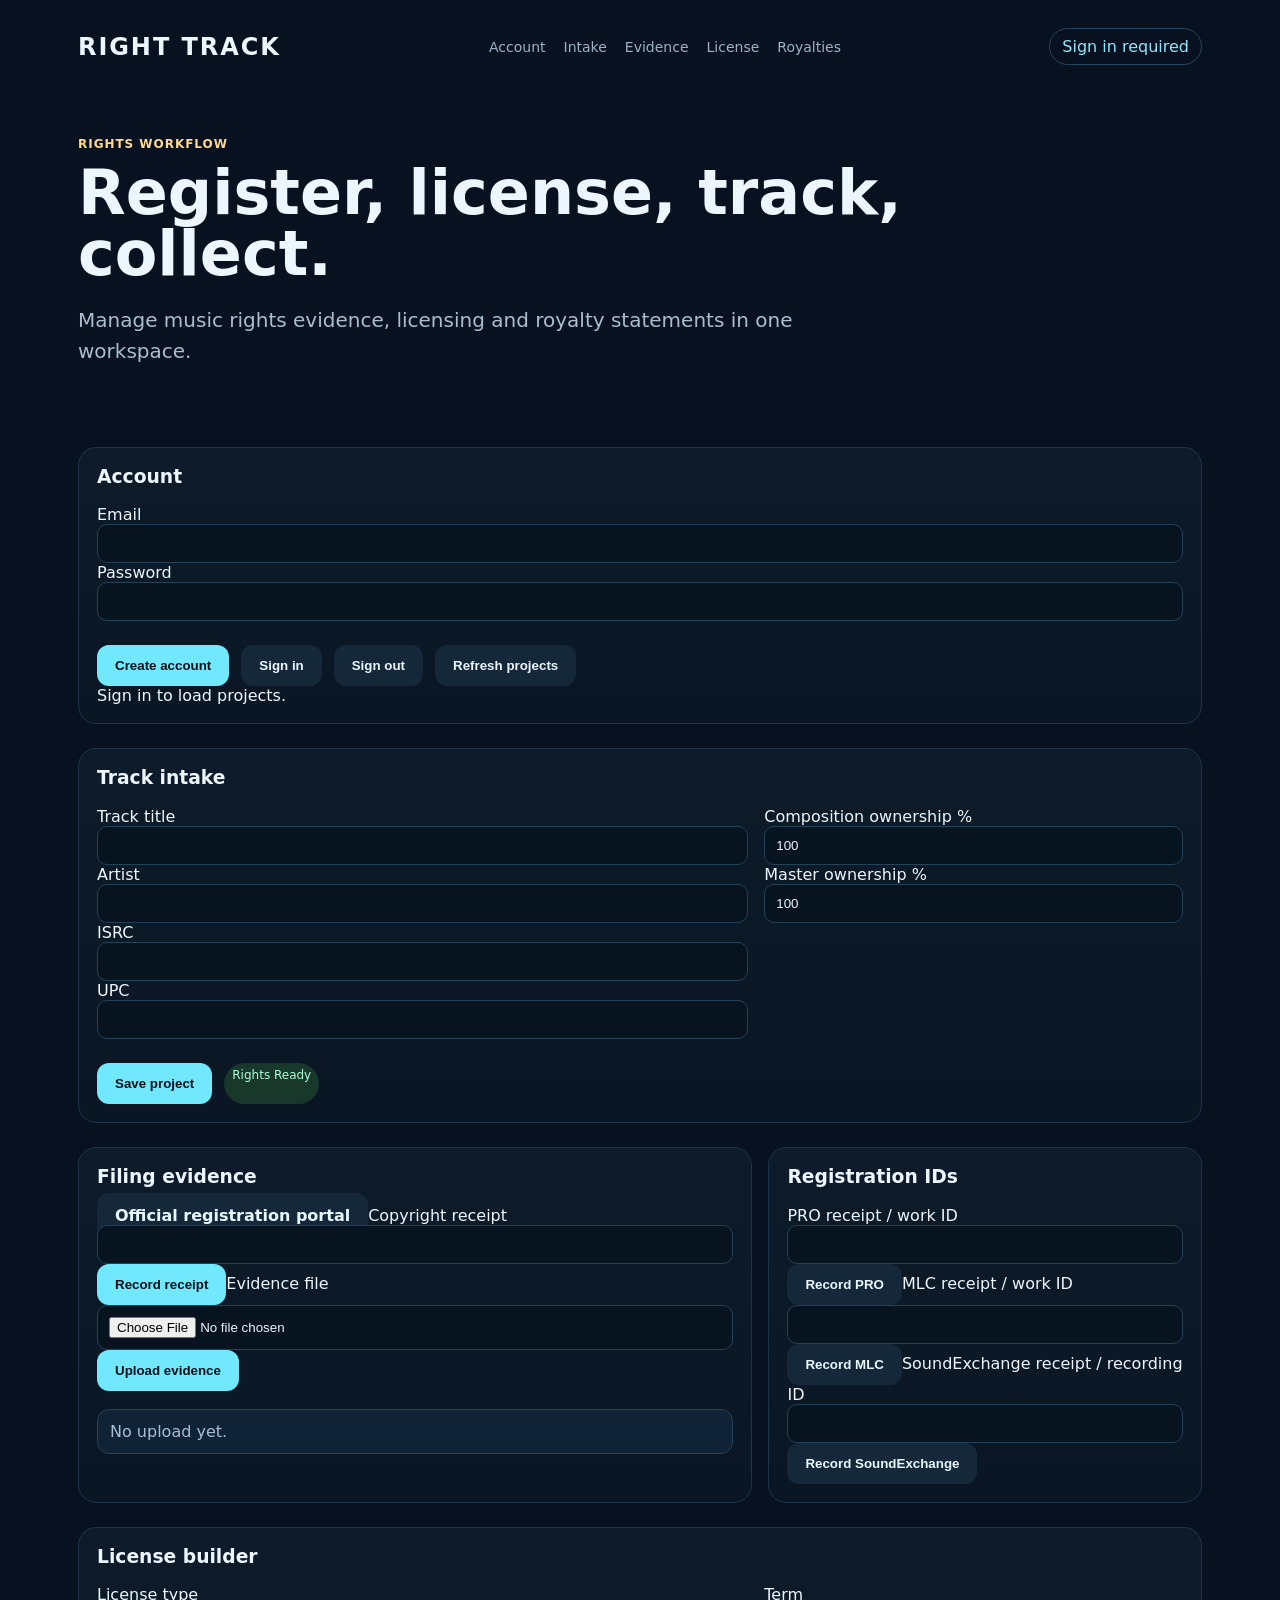
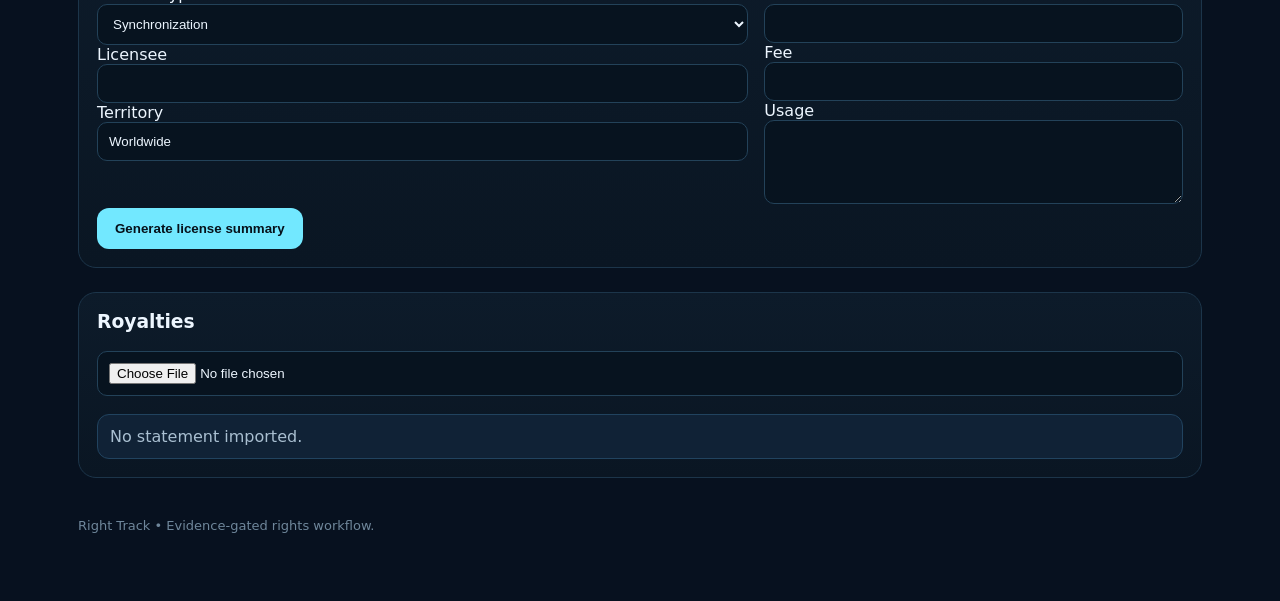
==== commit fcd6d44a: "Add account and backend controls to Right Track UI" ====
--- a/apps/right-track/index.html
+++ b/apps/right-track/index.html
@@ -1 +1 @@
-<!doctype html><html><head><meta charset="utf-8"><meta name="viewport" content="width=device-width,initial-scale=1"><title>Right Track — Copyright & Licensing OS</title><link rel="stylesheet" href="styles.css"></head><body><div class="shell"><header class="top"><div class="brand">RIGHT TRACK</div><nav class="nav"><a href="#intake">Intake</a><a href="#copyright">Copyright</a><a href="#connections">Connections</a><a href="#license">License</a><a href="#royalties">Royalties</a></nav><div class="badge" id="saveState">Local workspace</div></header><section class="hero"><div class="eyebrow">PUBLIC MVP • START → FINISH RIGHTS WORKFLOW</div><h1>Copyright, register, license, track, collect.</h1><p>Right Track guides a song and master from creator intake through ownership clearance, copyright filing preparation, rights registrations, licensing, royalty statements and evidence tracking.</p><div class="actions"><button class="btn" id="newProject">New project</button><button class="btn secondary" id="exportProject">Export evidence JSON</button></div><div class="notice">This public MVP stores project data in your browser only. External filings are never marked complete without an authoritative receipt or registration identifier.</div></section><section id="intake" class="section card"><h3>1 — Track intake & chain of title</h3><div class="two"><div><label>Track title</label><input id="title" class="input" placeholder="Song title"><label>Artist</label><input id="artist" class="input" placeholder="Primary artist"><label>ISRC</label><input id="isrc" class="input" placeholder="Optional"><label>UPC</label><input id="upc" class="input" placeholder="Optional"></div><div><label>Composition ownership %</label><input id="compositionSplit" class="input" type="number" min="0" max="100" value="100"><label>Master ownership %</label><input id="masterSplit" class="input" type="number" min="0" max="100" value="100"><label>Writers / composers</label><textarea id="writers" class="input" rows="3" placeholder="Names, IPI/CAE if known"></textarea><label>Evidence notes</label><textarea id="evidence" class="input" rows="3" placeholder="Split sheets, producer agreements, samples, features"></textarea></div></div><div class="actions"><button class="btn" id="saveProject">Save project</button><span id="rightsReady" class="status warn">Not evaluated</span></div></section><section id="copyright" class="section two"><div class="card"><h3>2 — Copyright filing package</h3><div class="list"><div class="item">Composition claim <span id="compositionStatus" class="status warn">Prepare</span></div><div class="item">Sound recording claim <span id="masterStatus" class="status warn">Prepare</span></div><div class="item">Official filing handoff: <a class="btn secondary" target="_blank" rel="noopener" href="https://www.copyright.gov/registration/">U.S. Copyright Office</a></div></div><label>Copyright case / registration receipt</label><input id="copyrightReceipt" class="input" placeholder="Enter authoritative case or registration number"><div class="actions"><button class="btn" id="verifyCopyright">Record receipt</button></div></div><div class="card"><h3>3 — Registration evidence</h3><label>PRO receipt / work ID</label><input id="proReceipt" class="input" placeholder="Optional"><label>MLC receipt / work ID</label><input id="mlcReceipt" class="input" placeholder="Optional"><label>SoundExchange receipt / recording ID</label><input id="sxReceipt" class="input" placeholder="Optional"><div class="actions"><button class="btn" id="saveReceipts">Save evidence</button></div></div></section><section id="connections" class="section card"><h3>Connections Hub</h3><div class="list"><div class="item">U.S. Copyright Office <span class="status">Official handoff + receipt verification</span></div><div class="item">The MLC <span class="status">Authorization required for provider access</span></div><div class="item">SoundExchange <span class="status">Authorization required for provider access</span></div><div class="item">PRO / publisher admin <span class="status">Provider-specific authorization required</span></div></div><p class="muted">Right Track provides a stable adapter layer and evidence gate. Provider-side credentials remain with the rightsholder and are not embedded in this public build.</p></section><section id="license" class="section card"><h3>4 — License Builder</h3><div class="two"><div><label>License type</label><select id="licenseType" class="input"><option>Synchronization</option><option>Master Use</option><option>Mechanical / Reproduction</option><option>Direct / Custom</option></select><label>Licensee</label><input id="licensee" class="input" placeholder="Company or person"><label>Territory</label><input id="territory" class="input" value="Worldwide"></div><div><label>Term</label><input id="term" class="input" placeholder="e.g. 12 months"><label>Fee</label><input id="fee" class="input" placeholder="$0.00"><label>Usage / media</label><textarea id="usage" class="input" rows="4" placeholder="Describe the permitted use"></textarea></div></div><div class="actions"><button class="btn" id="generateLicense">Generate license summary</button></div><pre id="licenseSummary" class="notice hidden"></pre></section><section id="royalties" class="section card"><h3>5 — Royalties & reconciliation</h3><p>Import a CSV statement locally. Right Track counts rows and stores only a summary unless you export the project evidence file.</p><input id="royaltyCsv" class="input" type="file" accept=".csv,text/csv"><div id="royaltySummary" class="notice">No statement imported.</div></section><section class="section card"><h3>Completion gate</h3><p>A project becomes <b>Rights Ready</b> when composition and master ownership each equal 100% and no required evidence conflict is flagged. Copyright and registrations remain pending until their authoritative receipt fields are populated.</p></section><footer class="footer">Right Track public MVP • Browser-local storage • No fabricated filings, signatures or royalty balances.</footer></div><script src="app.js"></script></body></html>+<!doctype html><html><head><meta charset="utf-8"><meta name="viewport" content="width=device-width,initial-scale=1"><title>Right Track</title><link rel="stylesheet" href="styles.css"></head><body><div class="shell"><header class="top"><div class="brand">RIGHT TRACK</div><nav class="nav"><a href="#account">Account</a><a href="#intake">Intake</a><a href="#evidence">Evidence</a><a href="#license">License</a><a href="#royalties">Royalties</a></nav><div class="badge" id="saveState">Sign in required</div></header><section class="hero"><div class="eyebrow">RIGHTS WORKFLOW</div><h1>Register, license, track, collect.</h1><p>Manage music rights evidence, licensing and royalty statements in one workspace.</p></section><section id="account" class="section card"><h3>Account</h3><label>Email</label><input id="authEmail" class="input" type="email"><label>Password</label><input id="authPassword" class="input" type="password" minlength="12"><div class="actions"><button class="btn" id="registerBtn">Create account</button><button class="btn secondary" id="loginBtn">Sign in</button><button class="btn secondary" id="logoutBtn">Sign out</button><button class="btn secondary" id="refreshProjects">Refresh projects</button></div><div id="projectList" class="list">Sign in to load projects.</div></section><section id="intake" class="section card"><h3>Track intake</h3><div class="two"><div><label>Track title</label><input id="title" class="input"><label>Artist</label><input id="artist" class="input"><label>ISRC</label><input id="isrc" class="input"><label>UPC</label><input id="upc" class="input"></div><div><label>Composition ownership %</label><input id="compositionSplit" class="input" type="number" min="0" max="100" value="100"><label>Master ownership %</label><input id="masterSplit" class="input" type="number" min="0" max="100" value="100"></div></div><div class="actions"><button class="btn" id="saveProject">Save project</button><span id="rightsReady" class="status warn">Not evaluated</span></div></section><section id="evidence" class="section two"><div class="card"><h3>Filing evidence</h3><a class="btn secondary" target="_blank" rel="noopener" href="https://www.copyright.gov/registration/">Official registration portal</a><label>Copyright receipt</label><input id="copyrightReceipt" class="input"><button class="btn" id="verifyCopyright">Record receipt</button><label>Evidence file</label><input id="evidenceFile" class="input" type="file"><button class="btn" id="uploadEvidence">Upload evidence</button><div id="documentStatus" class="notice">No upload yet.</div></div><div class="card"><h3>Registration IDs</h3><label>PRO receipt / work ID</label><input id="proReceipt" class="input"><button class="btn secondary" id="savePro">Record PRO</button><label>MLC receipt / work ID</label><input id="mlcReceipt" class="input"><button class="btn secondary" id="saveMlc">Record MLC</button><label>SoundExchange receipt / recording ID</label><input id="sxReceipt" class="input"><button class="btn secondary" id="saveSx">Record SoundExchange</button></div></section><section id="license" class="section card"><h3>License builder</h3><div class="two"><div><label>License type</label><select id="licenseType" class="input"><option>Synchronization</option><option>Master Use</option><option>Mechanical / Reproduction</option><option>Direct / Custom</option></select><label>Licensee</label><input id="licensee" class="input"><label>Territory</label><input id="territory" class="input" value="Worldwide"></div><div><label>Term</label><input id="term" class="input"><label>Fee</label><input id="fee" class="input"><label>Usage</label><textarea id="usage" class="input" rows="4"></textarea></div></div><button class="btn" id="generateLicense">Generate license summary</button><pre id="licenseSummary" class="notice hidden"></pre></section><section id="royalties" class="section card"><h3>Royalties</h3><input id="royaltyCsv" class="input" type="file" accept=".csv,text/csv"><div id="royaltySummary" class="notice">No statement imported.</div></section><footer class="footer">Right Track • Evidence-gated rights workflow.</footer></div><script src="app.js"></script></body></html>
